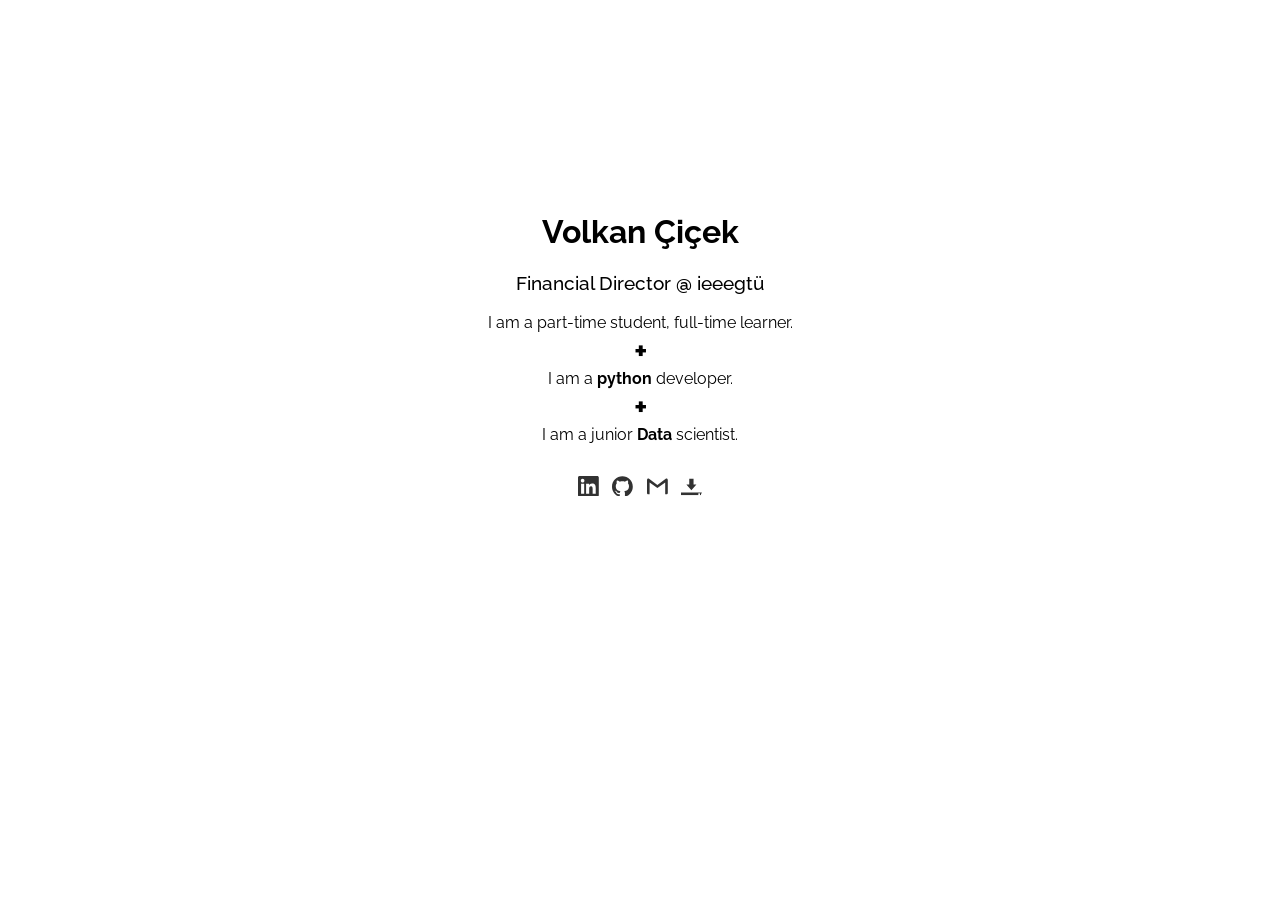
==== index.html @ 5b85369d "Update index.html" ====
<!DOCTYPE html>
<html>
  <head>
    <meta charset="UTF-8" />
    <meta name="viewport" content="width=device-width, initial-scale=1.0" />
    <meta http-equiv="X-UA-Compatible" content="ie=edge" />
    <link rel="icon" href="favicon.ico"/>
    <link rel="stylesheet" type="text/css" href="style.css">
    <title>Hi!</title>
    <link href="https://fonts.googleapis.com/css?family=Raleway:400,500&display=swap" rel="stylesheet"/>
 </head>
  <body>
    <div class="container">
      <div class="information">
        <h1 class="name">Volkan Çiçek</h1>
        <h3 class="job">
          <span class="job-position">
            Financial Director
          </span>
          <strong>@</strong>
          <span class="company">
            ieeegtü
          </span>
        </h3>
        <p class="description">
          I am a part-time student, full-time learner.
          <br />
          <span class="plus">+</span>
          <br />
          I am a
          <strong class="python">python</strong>
          developer.
          <br />
          <span class="plus">+</span>
          <br />
          I am a junior
          <strong class="python">Data</strong>
          scientist.
        </p>
      </div>
      <div class="media">
        <a href="https://www.linkedin.com/in/volkanncicek" target="_blank">
          <svg
            role="img"
            viewBox="0 0 24 24"
            xmlns="http://www.w3.org/2000/svg"
          >
            <title>LinkedIn</title>
            <path
              d="M20.447 20.452h-3.554v-5.569c0-1.328-.027-3.037-1.852-3.037-1.853 0-2.136 1.445-2.136 2.939v5.667H9.351V9h3.414v1.561h.046c.477-.9 1.637-1.85 3.37-1.85 3.601 0 4.267 2.37 4.267 5.455v6.286zM5.337 7.433c-1.144 0-2.063-.926-2.063-2.065 0-1.138.92-2.063 2.063-2.063 1.14 0 2.064.925 2.064 2.063 0 1.139-.925 2.065-2.064 2.065zm1.782 13.019H3.555V9h3.564v11.452zM22.225 0H1.771C.792 0 0 .774 0 1.729v20.542C0 23.227.792 24 1.771 24h20.451C23.2 24 24 23.227 24 22.271V1.729C24 .774 23.2 0 22.222 0h.003z"
            />
          </svg>
        </a>
        
        <a href="https://github.com/volkanncicek" target="_blank">
          <svg
            role="img"
            viewBox="0 0 24 24"
            xmlns="http://www.w3.org/2000/svg"
          >
            <title>GitHub</title>
            <path
              d="M12 .297c-6.63 0-12 5.373-12 12 0 5.303 3.438 9.8 8.205 11.385.6.113.82-.258.82-.577 0-.285-.01-1.04-.015-2.04-3.338.724-4.042-1.61-4.042-1.61C4.422 18.07 3.633 17.7 3.633 17.7c-1.087-.744.084-.729.084-.729 1.205.084 1.838 1.236 1.838 1.236 1.07 1.835 2.809 1.305 3.495.998.108-.776.417-1.305.76-1.605-2.665-.3-5.466-1.332-5.466-5.93 0-1.31.465-2.38 1.235-3.22-.135-.303-.54-1.523.105-3.176 0 0 1.005-.322 3.3 1.23.96-.267 1.98-.399 3-.405 1.02.006 2.04.138 3 .405 2.28-1.552 3.285-1.23 3.285-1.23.645 1.653.24 2.873.12 3.176.765.84 1.23 1.91 1.23 3.22 0 4.61-2.805 5.625-5.475 5.92.42.36.81 1.096.81 2.22 0 1.606-.015 2.896-.015 3.286 0 .315.21.69.825.57C20.565 22.092 24 17.592 24 12.297c0-6.627-5.373-12-12-12"
            />
          </svg>
        </a>
        
        <a href="mailto:volkanciicek@gmail.com" target="_blank">
          <svg
            role="img"
            viewBox="0 0 24 24"
            xmlns="http://www.w3.org/2000/svg"
          >
            <title>Gmail</title>
            <path
              d="M24 4.5v15c0 .85-.65 1.5-1.5 1.5H21V7.387l-9 6.463-9-6.463V21H1.5C.649 21 0 20.35 0 19.5v-15c0-.425.162-.8.431-1.068C.7 3.16 1.076 3 1.5 3H2l10 7.25L22 3h.5c.425 0 .8.162 1.069.432.27.268.431.643.431 1.068z"
            />
          </svg>
        </a>
        <a href="public/resume.pdf" target="_blank">
          <svg
            xmlns="http://www.w3.org/2000/svg"
            viewBox="0 0 24 24"
            width="80"
            height="80"
          >
            <defs>
              <image
                width="24"
                height="2"
                id="img1"
                href="[data-uri]"
              />
            </defs>
            <style>
              tspan {
                white-space: pre;
              }
              .shp0 {
                fill: #000000;
              }
            </style>
            <title>My Resume</title>
            <path
              id="Layer"
              class="shp0"
              d="M9.52 3.31L14.48 3.31L14.48 9.93L17.79 9.93L12 16.55L6.21 9.93L9.52 9.93L9.52 3.31ZM0 19.03L24 19.03L24 20.69L0 20.69L0 19.03Z"
            />
            <use id="Layer 1" href="#img1" x="0" y="20" />
          </svg>
        </a>
      </div>
    </div>

    <script>
      window.dataLayer = window.dataLayer || [];
      function gtag(){dataLayer.push(arguments);}
      gtag('js', new Date());
      gtag('config', 'UA-145085336-1');
    </script>
  </body>
</html>
---- style.css ----
*,
      *::after,
      *::before {
        box-sizing: border-box;
      }
      ::selection {
        background: #FF6D1F;
      }
      ::-moz-selection {
        background: #FF6D1F;
      }
      body {
        margin: 0;
        padding: 0;
        font-family: "Raleway", sans-serif;
      }
      .container {
        width: 90%;
        margin: 0 auto;
        padding: 0 1rem;
        text-align: center;
        display: flex;
        flex-direction: column;
        margin: 15% auto;
        
      }
      .job-position,
      .company {
        font-weight: 500;
      }
      .media-container {
        align-items: center;
      }
      .media {
        margin: 1rem 0;
      }
      .media a {
        text-decoration: none;
        margin: 0 0.3rem;
      }
      .media svg {
        width: 1.3rem;
        height: 1.3rem;
        opacity: 0.8;
      }
      .media svg:hover {
        border-top: 0.1rem solid rgba(0, 0, 0, 0.8);
        padding-top: 0.2rem;
        opacity: 1;
      }
      .java {
        background: #000;
        color: #fff;
        cursor: default;
        padding: 0.1rem 0.5rem;
        border: 0.1rem solid #000;
        border-radius: 0.3rem;
        opacity: 0.8;
        -webkit-touch-callout: none;
        -webkit-user-select: none;
        -khtml-user-select: none;
        -moz-user-select: none;
        -ms-user-select: none;
        user-select: none;
      }
      .java:hover {
        background: #fff;
        color: #000;
        border: 0.1rem solid #000;
      }
      .plus {
        font-weight: bolder;
        font-size: 2rem;
      }
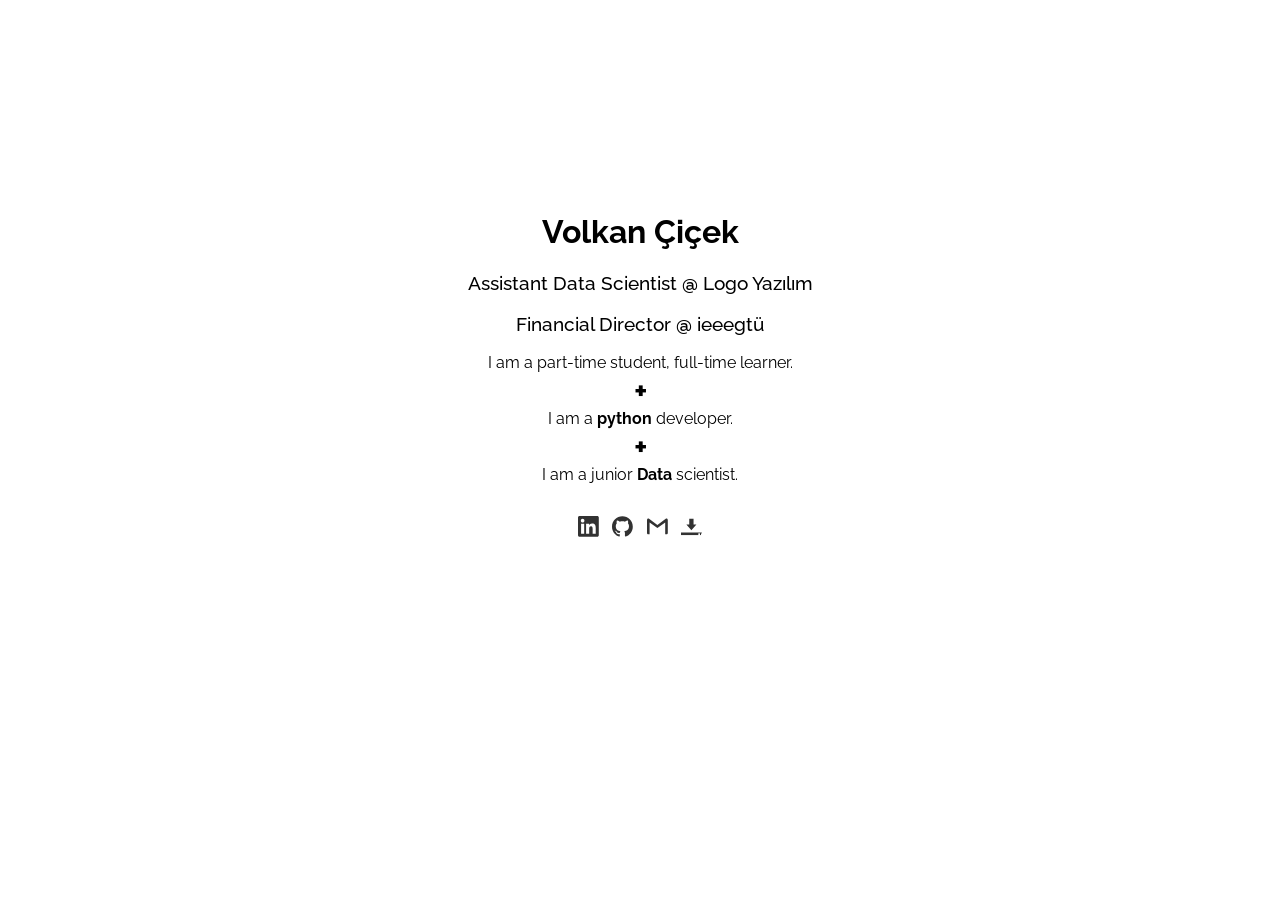
==== commit 35abd118: "Update index.html" ====
--- a/index.html
+++ b/index.html
@@ -13,6 +13,15 @@
     <div class="container">
       <div class="information">
         <h1 class="name">Volkan Çiçek</h1>
+        <h3 class="job">
+          <span class="job-position">
+            Assistant Data Scientist
+          </span>
+          <strong>@</strong>
+          <span class="company">
+            Logo Yazılım
+          </span>
+        </h3>
         <h3 class="job">
           <span class="job-position">
             Financial Director
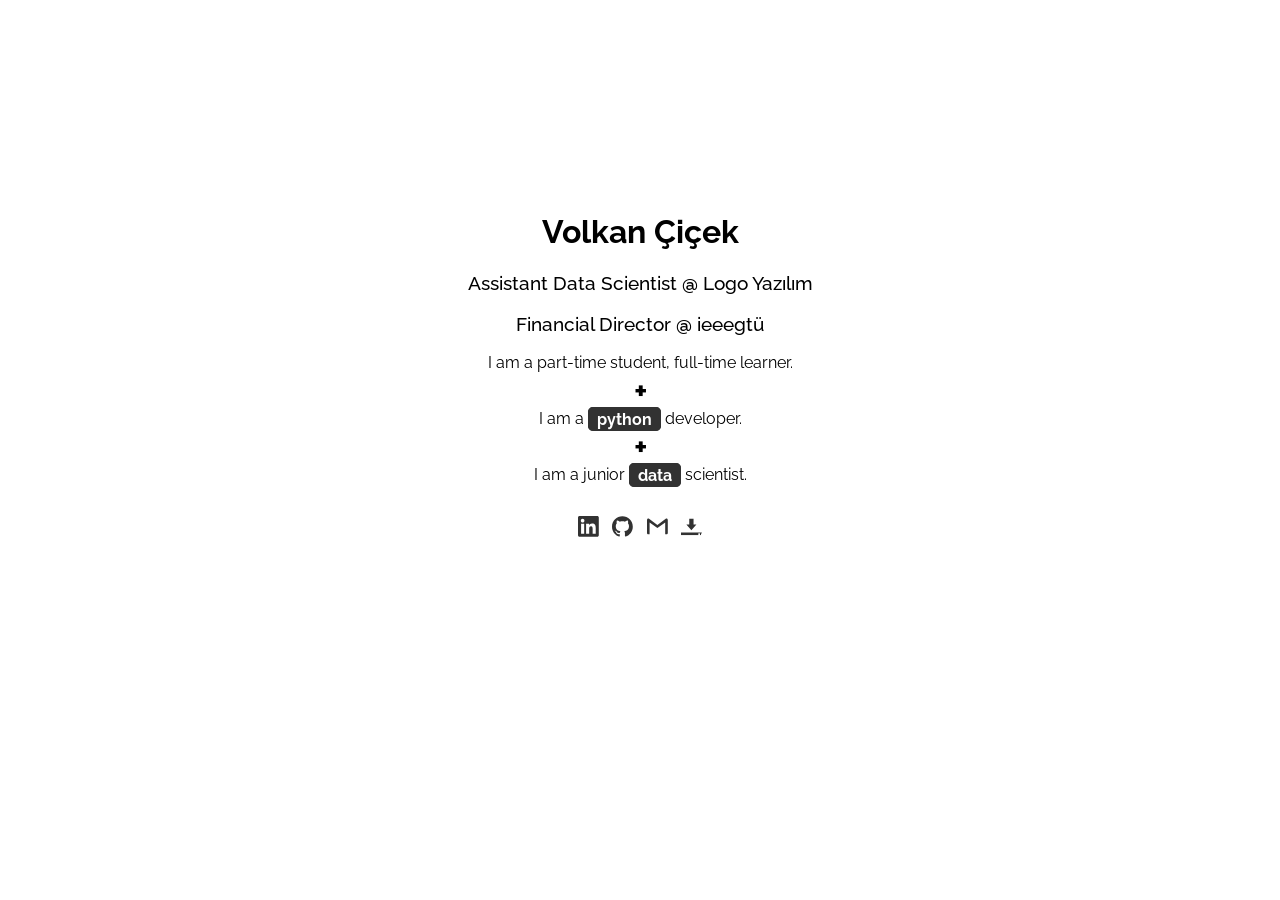
==== commit c1aa5d50: "Update index.html" ====
--- a/index.html
+++ b/index.html
@@ -43,7 +43,7 @@
           <span class="plus">+</span>
           <br />
           I am a junior
-          <strong class="python">Data</strong>
+          <strong class="python">data</strong>
           scientist.
         </p>
       </div>
--- a/style.css
+++ b/style.css
@@ -48,7 +48,7 @@
         padding-top: 0.2rem;
         opacity: 1;
       }
-      .java {
+      .python {
         background: #000;
         color: #fff;
         cursor: default;
@@ -63,7 +63,7 @@
         -ms-user-select: none;
         user-select: none;
       }
-      .java:hover {
+      .python:hover {
         background: #fff;
         color: #000;
         border: 0.1rem solid #000;
@@ -71,4 +71,4 @@
       .plus {
         font-weight: bolder;
         font-size: 2rem;
-      }+      }
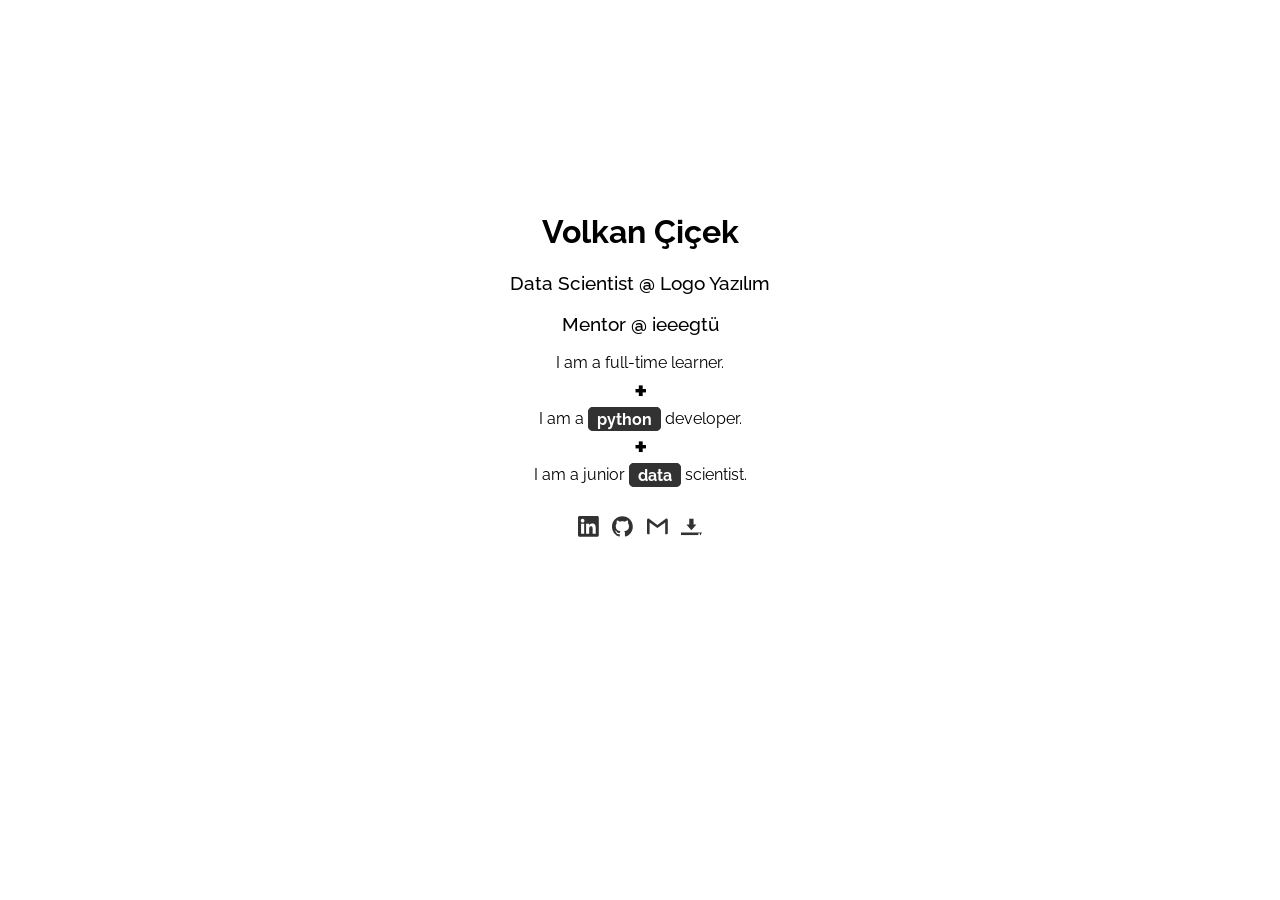
==== commit 75d79d59: "update index.html" ====
--- a/index.html
+++ b/index.html
@@ -15,7 +15,7 @@
         <h1 class="name">Volkan Çiçek</h1>
         <h3 class="job">
           <span class="job-position">
-            Assistant Data Scientist
+            Data Scientist
           </span>
           <strong>@</strong>
           <span class="company">
@@ -24,7 +24,7 @@
         </h3>
         <h3 class="job">
           <span class="job-position">
-            Financial Director
+            Mentor
           </span>
           <strong>@</strong>
           <span class="company">
@@ -32,7 +32,7 @@
           </span>
         </h3>
         <p class="description">
-          I am a part-time student, full-time learner.
+          I am a full-time learner.
           <br />
           <span class="plus">+</span>
           <br />
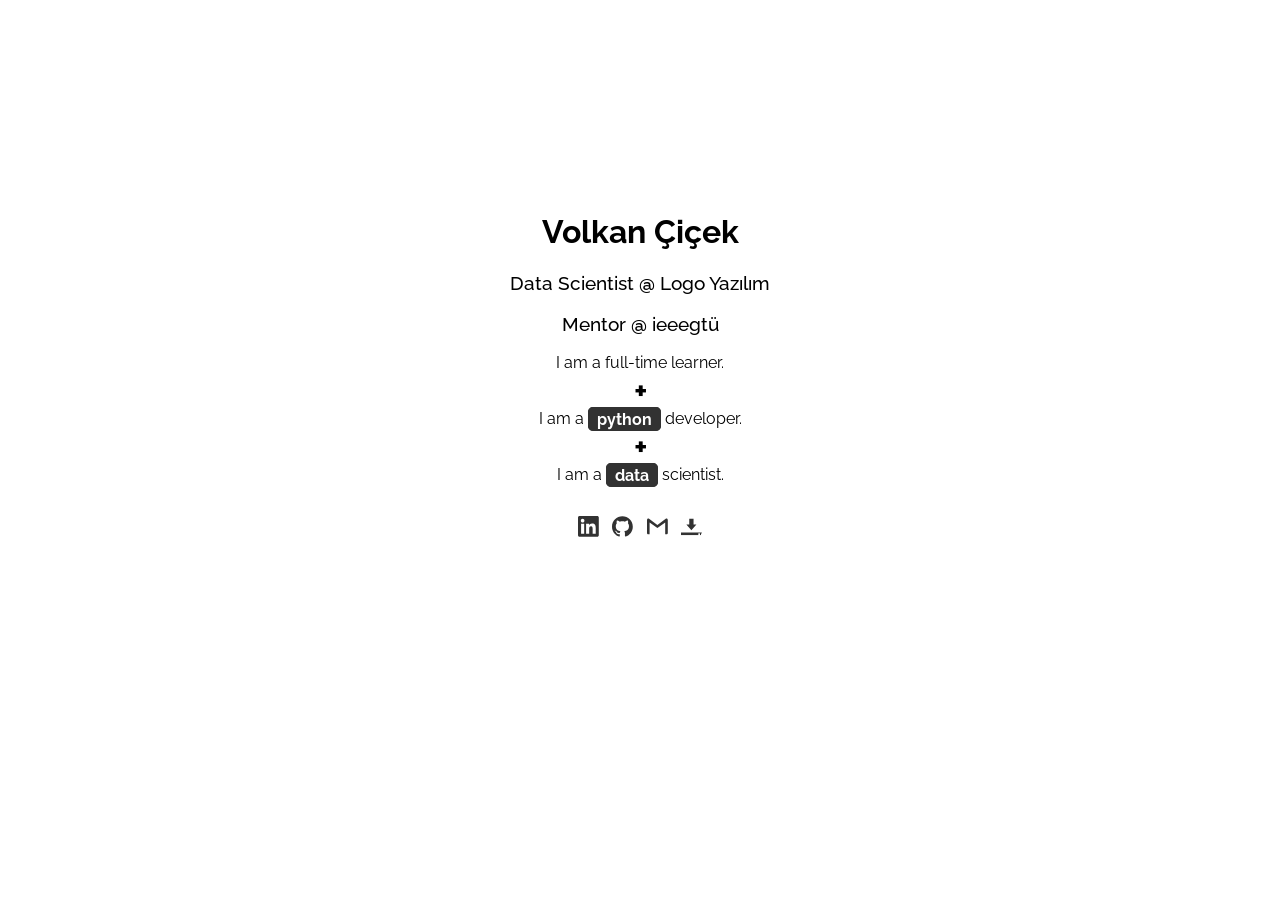
==== commit 40a257f4: "Update index.html" ====
--- a/index.html
+++ b/index.html
@@ -42,7 +42,7 @@
           <br />
           <span class="plus">+</span>
           <br />
-          I am a junior
+          I am a
           <strong class="python">data</strong>
           scientist.
         </p>
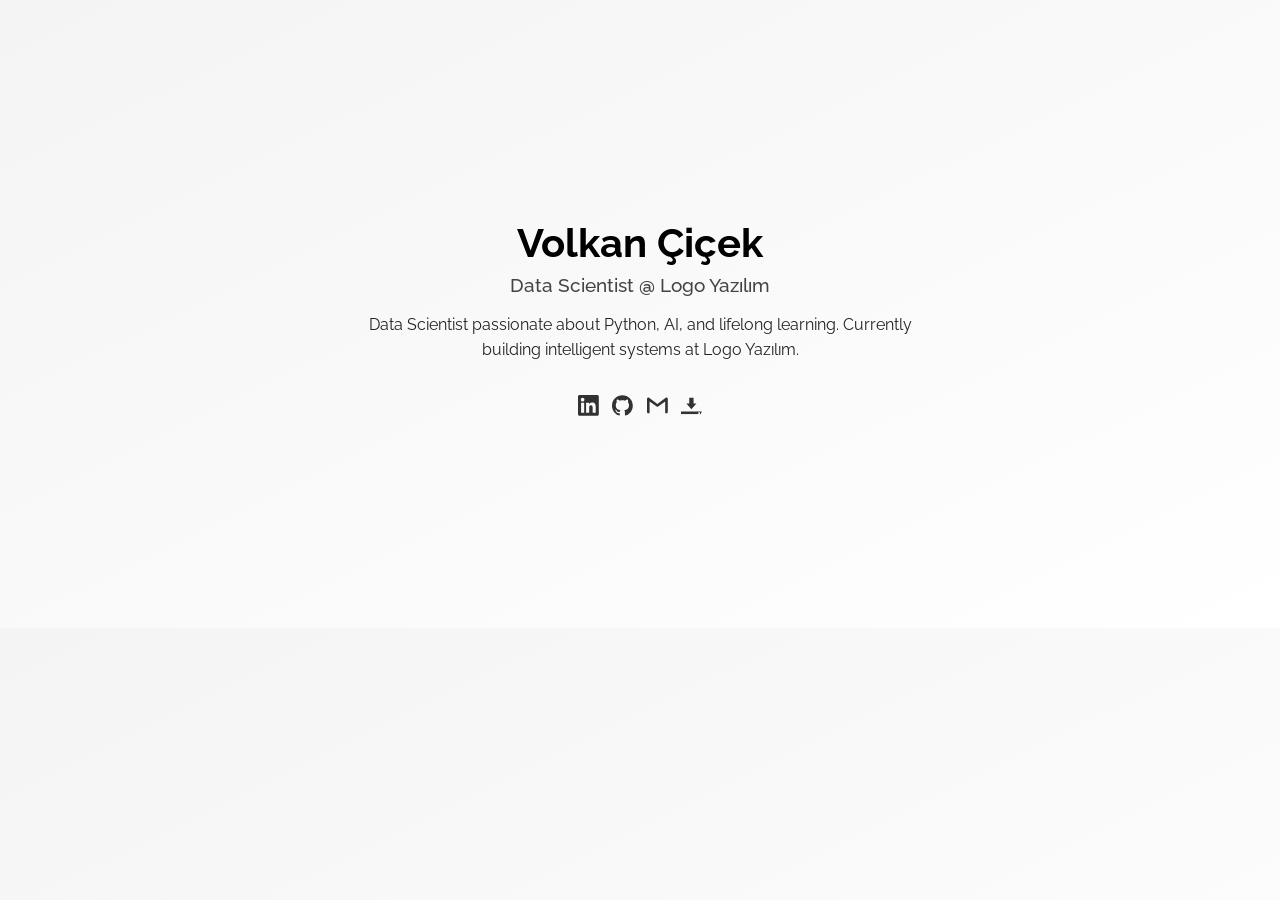
==== commit 8e0fff52: "Enhance index.html with improved meta tags for SEO and update personal description. Modify style.css" ====
--- a/index.html
+++ b/index.html
@@ -6,7 +6,12 @@
     <meta http-equiv="X-UA-Compatible" content="ie=edge" />
     <link rel="icon" href="favicon.ico"/>
     <link rel="stylesheet" type="text/css" href="style.css">
-    <title>Hi!</title>
+    <meta name="description" content="Volkan Çiçek – Data Scientist at Logo Yazılım. Python developer, mentor, and lifelong learner.">
+    <meta property="og:title" content="Volkan Çiçek – Data Scientist">
+    <meta property="og:description" content="Personal website of Volkan Çiçek, Data Scientist and Python developer.">
+    <meta property="og:type" content="website">
+    <meta property="og:url" content="https://volkanciicek.github.io/">
+    <title>Volkan Çiçek – Data Scientist</title>
     <link href="https://fonts.googleapis.com/css?family=Raleway:400,500&display=swap" rel="stylesheet"/>
  </head>
   <body>
@@ -22,29 +27,8 @@
             Logo Yazılım
           </span>
         </h3>
-        <h3 class="job">
-          <span class="job-position">
-            Mentor
-          </span>
-          <strong>@</strong>
-          <span class="company">
-            ieeegtü
-          </span>
-        </h3>
         <p class="description">
-          I am a full-time learner.
-          <br />
-          <span class="plus">+</span>
-          <br />
-          I am a
-          <strong class="python">python</strong>
-          developer.
-          <br />
-          <span class="plus">+</span>
-          <br />
-          I am a
-          <strong class="python">data</strong>
-          scientist.
+          Data Scientist passionate about Python, AI, and lifelong learning. Currently building intelligent systems at Logo Yazılım.
         </p>
       </div>
       <div class="media">
@@ -120,12 +104,5 @@
         </a>
       </div>
     </div>
-
-    <script>
-      window.dataLayer = window.dataLayer || [];
-      function gtag(){dataLayer.push(arguments);}
-      gtag('js', new Date());
-      gtag('config', 'UA-145085336-1');
-    </script>
   </body>
 </html>
--- a/style.css
+++ b/style.css
@@ -13,6 +13,7 @@
         margin: 0;
         padding: 0;
         font-family: "Raleway", sans-serif;
+        background: linear-gradient(to bottom right, #f4f4f4, #ffffff);
       }
       .container {
         width: 90%;
@@ -72,3 +73,29 @@
         font-weight: bolder;
         font-size: 2rem;
       }
+      .name {
+        font-size: 2.5rem;
+        font-weight: 700;
+        margin-bottom: 0.5rem;
+      }
+      .job {
+        font-size: 1.2rem;
+        margin: 0.25rem 0;
+        color: #444;
+      }
+      .description {
+        font-size: 1rem;
+        line-height: 1.6;
+        color: #222;
+        max-width: 600px;
+        margin: 1rem auto;
+      }
+      @media (max-width: 600px) {
+        .container {
+          margin: 2rem auto;
+          padding: 0 0.5rem;
+        }
+        .name {
+          font-size: 2rem;
+        }
+      }
